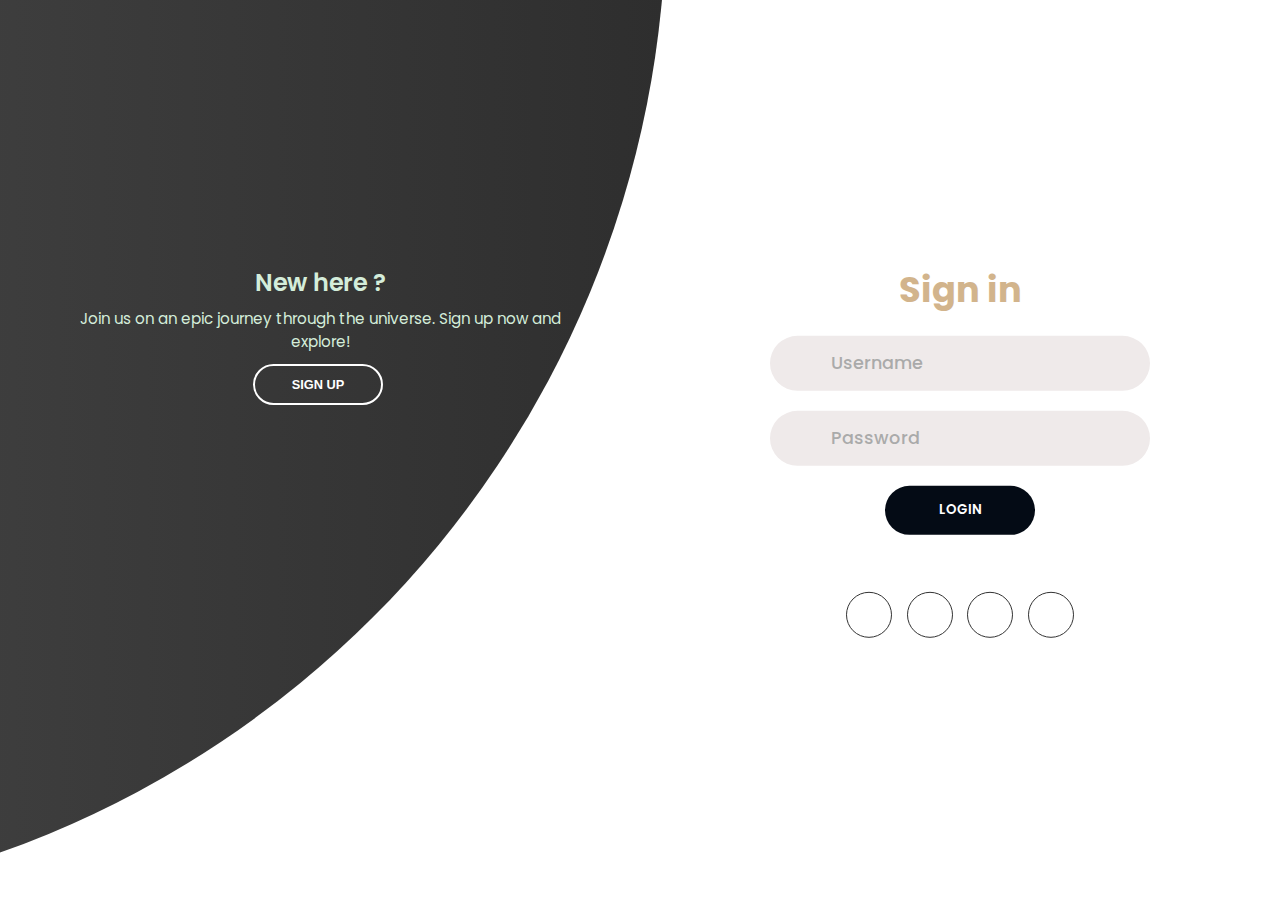
==== signup page.html @ d3467650 "first commit" ====
<!DOCTYPE html>
<html lang="en">
  <head>
    <meta charset="UTF-8" />
    <meta name="viewport" content="width=device-width, initial-scale=1.0" />
    <script
      src="https://kit.fontawesome.com/64d58efce2.js"
      crossorigin="anonymous"
    ></script>
    <link rel="stylesheet" href="signup page .css" />
    <title>Sign in & Sign up Form</title>
  </head>
  <body>
    <div class="container">
        
      <div class="forms-container">
        <div class="signin-signup">
          <form action="#" class="sign-in-form">
            <h2 class="title">Sign in</h2>
            <div class="input-field">
              <i class="fas fa-user"></i>
              <input   type="text" placeholder="Username" />
            </div>
            <div class="input-field">
              <i class="fas fa-lock"></i>
              <input type="password" placeholder="Password" />
            </div>
            <input type="submit" value="Login" class="btn solid" />
            <p class="social-text">Or Sign in with social platforms</p>
            <div class="social-media">
              <a href="#" class="social-icon">
                <i class="fab fa-facebook-f"></i>
              </a>
              <a href="#" class="social-icon">
                <i class="fab fa-twitter"></i>
              </a>
              <a href="#" class="social-icon">
                <i class="fab fa-google"></i>
              </a>
              <a href="#" class="social-icon">
                <i class="fab fa-linkedin-in"></i>
              </a>
            </div>
          </form>
          <form action="#" class="sign-up-form">
            <h2 class="title">Sign up</h2>
            <div class="input-field">
              <i class="fas fa-user"></i>
              <input type="text" placeholder="Username" />
            </div>
            <div class="input-field">
              <i class="fas fa-envelope"></i>
              <input type="email" placeholder="Email" />
            </div>
            <div class="input-field">
              <i class="fas fa-lock"></i>
              <input type="password" placeholder="Password" />
            </div>
            <input type="submit" class="btn" value="Sign up" />
            <p class="social-text">Or Sign up with social platforms</p>
            <div class="social-media">
              <a href="#" class="social-icon">
                <i class="fab fa-facebook-f"></i>
              </a>
              <a href="#" class="social-icon">
                <i class="fab fa-twitter"></i>
              </a>
              <a href="#" class="social-icon">
                <i class="fab fa-google"></i>
              </a>
              <a href="#" class="social-icon">
                <i class="fab fa-linkedin-in"></i>
              </a>
            </div>
          </form>
        </div>
      </div>

      <div class="panels-container">
        <div class="panel left-panel">
          <div class="content">
            
            <h3>New here ?</h3>
            <p>
              Join us on an epic journey through the universe. Sign up now and explore!
            </p>
            <button class="btn transparent" id="sign-up-btn">
              Sign up
            </button>
            <img  class="hello" src="Screeshot 2024-09-14 183525.png" alt="">
          </div>

        </div>
        <div class="panel right-panel">
          <div class="content">
            <h3>Already a member</h3>
            <p>
              Welcome back! Log in to continue your journey through the cosmos.
            </p>
            </p>
            <button class="btn transparent" id="sign-in-btn">
              Sign in
            </button>
          </div>
          <img src="" class="image" alt="" />
        </div>
      </div>
    </div>

    <script src="sing up page.js"></script>
  </body>
</html>
---- signup page .css ----
@import url("https://fonts.googleapis.com/css2?family=Poppins:wght@200;300;400;500;600;700;800&display=swap");

* {
  margin: 0;
  padding: 0;
  box-sizing: border-box;
}

body,
input {
  font-family: "Poppins", sans-serif;
}
.nipun{
  width: 100%;
}
.container {
  position: relative;
  width: 100%;
  background: linear-gradient(45 deg, #535066 ,#778fb8 );
  background-size: 300% 300%;
  min-height: 100vh;
  animation: color 12s ease-in-out infinite;

  overflow: hidden;
}
@keyframes color {

    
}

.forms-container {
  position: absolute;
  width: 100%;
  height: 100%;
  top: 0;
  left: 0;
}

.signin-signup {
  position: absolute;
  top: 50%;
  transform: translate(-50%, -50%);
  left: 75%;
  width: 50%;
  transition: 1s 0.7s ease-in-out;
  display: grid;
  grid-template-columns: 1fr;
  z-index: 5;
}

form {
  display: flex;
  align-items: center;
  justify-content: center;
  flex-direction: column;
  padding: 0rem 5rem;
  transition: all 0.2s 0.7s;
  overflow: hidden;
  grid-column: 1 / 2;
  grid-row: 1 / 2;
}

form.sign-up-form {
  opacity: 0;
  z-index: 1;
}
.hello{
  height: 40px;
}
form.sign-in-form {
  z-index: 2;
}

.title {
  font-size: 2.2rem;
  color: #D2B48C;
  margin-bottom: 10px;
}

.input-field {
  max-width: 380px;
  width: 100%;
  background-color: #efeaea;
  margin: 10px 0;
  height: 55px;
  border-radius: 55px;
  display: grid;
  grid-template-columns: 15% 85%;
  padding: 0 0.4rem;
  position: relative;
}

.input-field i {
  text-align: center;
  line-height: 55px;
  color: #acacac;
  transition: 0.5s;
  font-size: 1.1rem;
}
#nip{
  zoom: 170%;
  height:70px;
  width:70px;
}
.input-field input {
  background: none;
  outline: none;
  border: none;
  line-height: 1;
  font-weight: 600;
  font-size: 1.1rem;
  color: #333;
}

.input-field input::placeholder {
  color: #aaa;
  font-weight: 500;
}

.social-text {
  color: #ffffff;
  padding: 0.7rem 0;
  font-size: 1rem;
}

.social-media {
  display: flex;
  justify-content: center;
}

.social-icon {
  background-color: #ffffff;
  height: 46px;
  width: 46px;
  display: flex;
  justify-content: center;
  align-items: center;
  margin: 0 0.45rem;
  color: #333;
  border-radius: 50%;
  border: 1px solid #333;
  text-decoration: none;
  font-size: 1.1rem;
  transition: 0.3s;
}

.social-icon:hover {
  color: #4481eb;
  border-color: #cbdbf6;
}

.btn {
  width: 150px;
  background-color: #040b15;
  border: none;
  outline: none;
  height: 49px;
  border-radius: 49px;
  color: #fff;
  text-transform: uppercase;
  font-weight: 600;
  margin: 10px 0;
  cursor: pointer;
  transition: 0.5s;
}

.btn:hover {
  background-color: #4d84e2;
}
.panels-container {
  margin-top: 0px;
  position: absolute;
  height: 100%;
  width: 100%;
  top: 0;
  left: 0;
  display: grid;
  grid-template-columns: repeat(2, 1fr);
}

.container:before {
  content: "";
  position: absolute;
  height: 2000px;
  width: 2000px;
  top: -10%;
  right: 48%;
  transform: translateY(-50%);
  background-image: linear-gradient(to left,#2e2e2e,#5C5C5C);
  transition: 1.8s ease-in-out;
  border-radius: 50%;
  z-index: 6;
}

.image {
  width: 100%;
  transition: transform 1.1s ease-in-out;
  transition-delay: 0.4s;
}

.panel {

  display: flex;
  flex-direction: column;
  align-items: flex-end;
  justify-content: space-around;
  text-align: center;
  z-index: 6;
}

.left-panel {
  pointer-events: all;
  padding: 3rem 12% 2rem 12%;
  margin-bottom: 240px;

}

.right-panel {
  pointer-events: none;
  padding: 3rem 12% 2rem 17%;
}

.panel .content {
  color: #d4edda;
  transition: transform 0.9s ease-in-out;
  transition-delay: 0.6s;
}

.panel h3 {
  font-weight: 600;
  line-height: 1;
  font-size: 1.5rem;
}

.panel p {
  font-size: 0.95rem;
  padding: 0.7rem 0;
}

.btn.transparent {
  margin: 0;
  background: none;
  border: 2px solid #fff;
  width: 130px;
  height: 41px;
  font-weight: 600;
  font-size: 0.8rem;
}

.right-panel .image,
.right-panel .content {
  transform: translateX(800px);
}

/* ANIMATION */

.container.sign-up-mode:before {
  transform: translate(100%, -50%);
  right: 52%;
}

.container.sign-up-mode .left-panel .image,
.container.sign-up-mode .left-panel .content {
  transform: translateX(-800px);
}

.container.sign-up-mode .signin-signup {
  left: 25%;
}

.container.sign-up-mode form.sign-up-form {
  opacity: 1;
  z-index: 2;
}

.container.sign-up-mode form.sign-in-form {
  opacity: 0;
  z-index: 1;
}

.container.sign-up-mode .right-panel .image,
.container.sign-up-mode .right-panel .content {
  transform: translateX(0%);
}

.container.sign-up-mode .left-panel {
  pointer-events: none;
}

.container.sign-up-mode .right-panel {
  pointer-events: all;
}

@media (max-width: 870px) {
  .nipun{
    height: 100%;
  }
  .container {
    min-height: 800px;
    height: 100vh;
  }
  .signin-signup {
    width: 100%;
    top: 95%;
    transform: translate(-50%, -100%);
    transition: 1s 0.8s ease-in-out;
  }

  .signin-signup,
  .container.sign-up-mode .signin-signup {
    left: 50%;
  }

  .panels-container {
    grid-template-columns: 1fr;
    grid-template-rows: 1fr 2fr 1fr;
  }

  .panel {
    flex-direction: row;
    justify-content: space-around;
    align-items: center;
    padding: 2.5rem 8%;
    grid-column: 1 / 2;
  }

  .right-panel {
    grid-row: 3 / 4;
  }

  .left-panel {
    grid-row: 1 / 2;
  }

  .image {
    width: 200px;
    transition: transform 0.9s ease-in-out;
    transition-delay: 0.6s;
  }

  .panel .content {
    padding-right: 15%;
    transition: transform 0.9s ease-in-out;
    transition-delay: 0.8s;
  }

  .panel h3 {
    font-size: 1.2rem;
  }

  .panel p {
    font-size: 0.7rem;
    padding: 0.5rem 0;
  }

  .btn.transparent {
    width: 110px;
    height: 35px;
    font-size: 0.7rem;
  }

  .container:before {
    width: 1500px;
    height: 1500px;
    transform: translateX(-50%);
    left: 30%;
    bottom: 68%;
    right: initial;
    top: initial;
    transition: 2s ease-in-out;
  }

  .container.sign-up-mode:before {
    transform: translate(-50%, 100%);
    bottom: 32%;
    right: initial;
  }

  .container.sign-up-mode .left-panel .image,
  .container.sign-up-mode .left-panel .content {
    transform: translateY(-300px);
  }

  .container.sign-up-mode .right-panel .image,
  .container.sign-up-mode .right-panel .content {
    transform: translateY(0px);
  }

  .right-panel .image,
  .right-panel .content {
    transform: translateY(300px);
  }

  .container.sign-up-mode .signin-signup {
    top: 5%;
    transform: translate(-50%, 0);
  }
}

@media (max-width: 570px) {
  form {
    padding: 0 1.5rem;
  }

  .image {
    display: none;
  }
  .panel .content {
    padding: 0.5rem 1rem;
  }
  .container {
    padding: 1.5rem;
  }

  .container:before {
    bottom: 72%;
    left: 50%;
  }

  .container.sign-up-mode:before {
    bottom: 28%;
    left: 50%;
  }
}
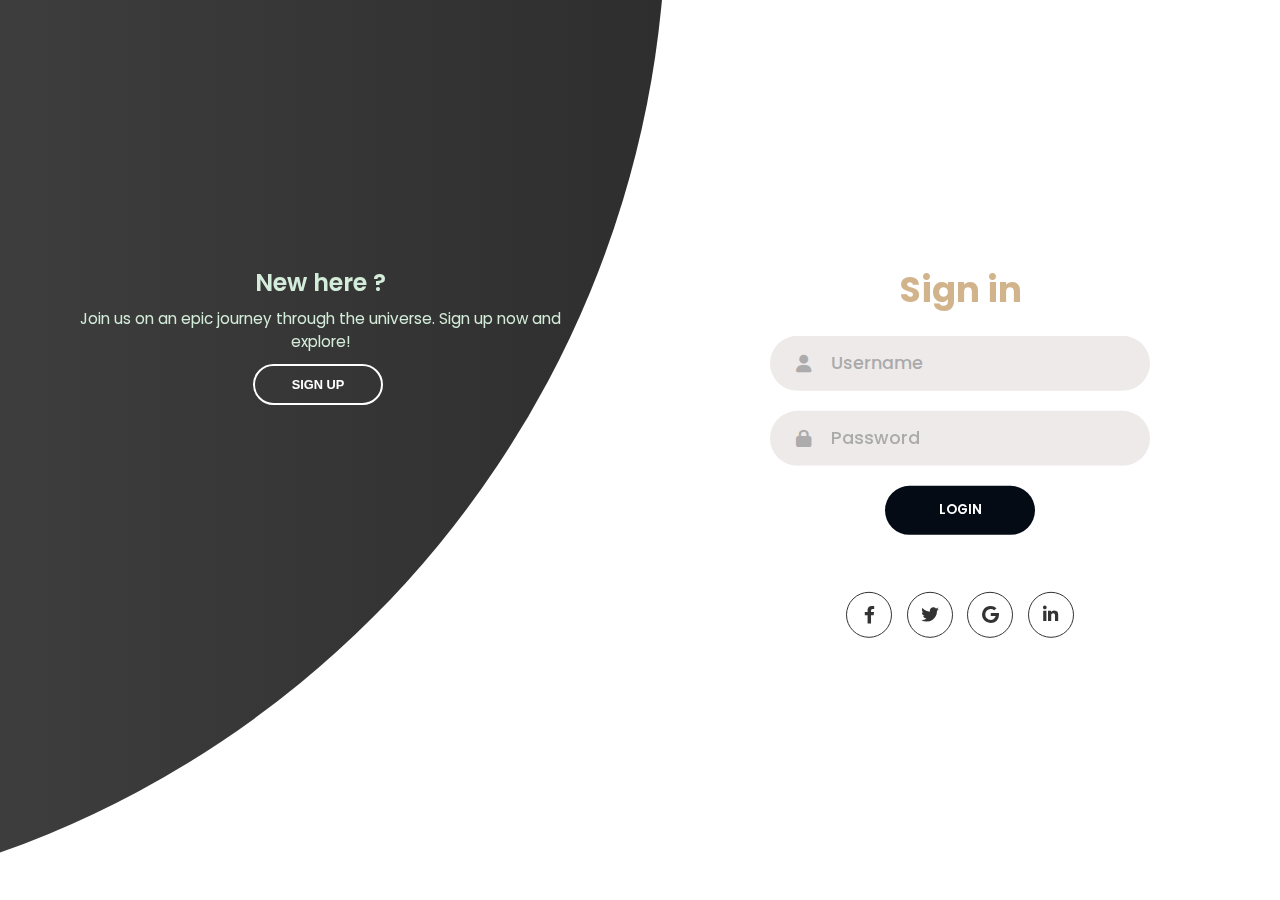
==== commit 672e98a2: "logo changed" ====
--- a/signup page.html
+++ b/signup page.html
@@ -3,6 +3,8 @@
   <head>
     <meta charset="UTF-8" />
     <meta name="viewport" content="width=device-width, initial-scale=1.0" />
+    <link rel="stylesheet" href="https://cdnjs.cloudflare.com/ajax/libs/font-awesome/6.0.0-beta3/css/all.min.css">
+
     <script
       src="https://kit.fontawesome.com/64d58efce2.js"
       crossorigin="anonymous"
